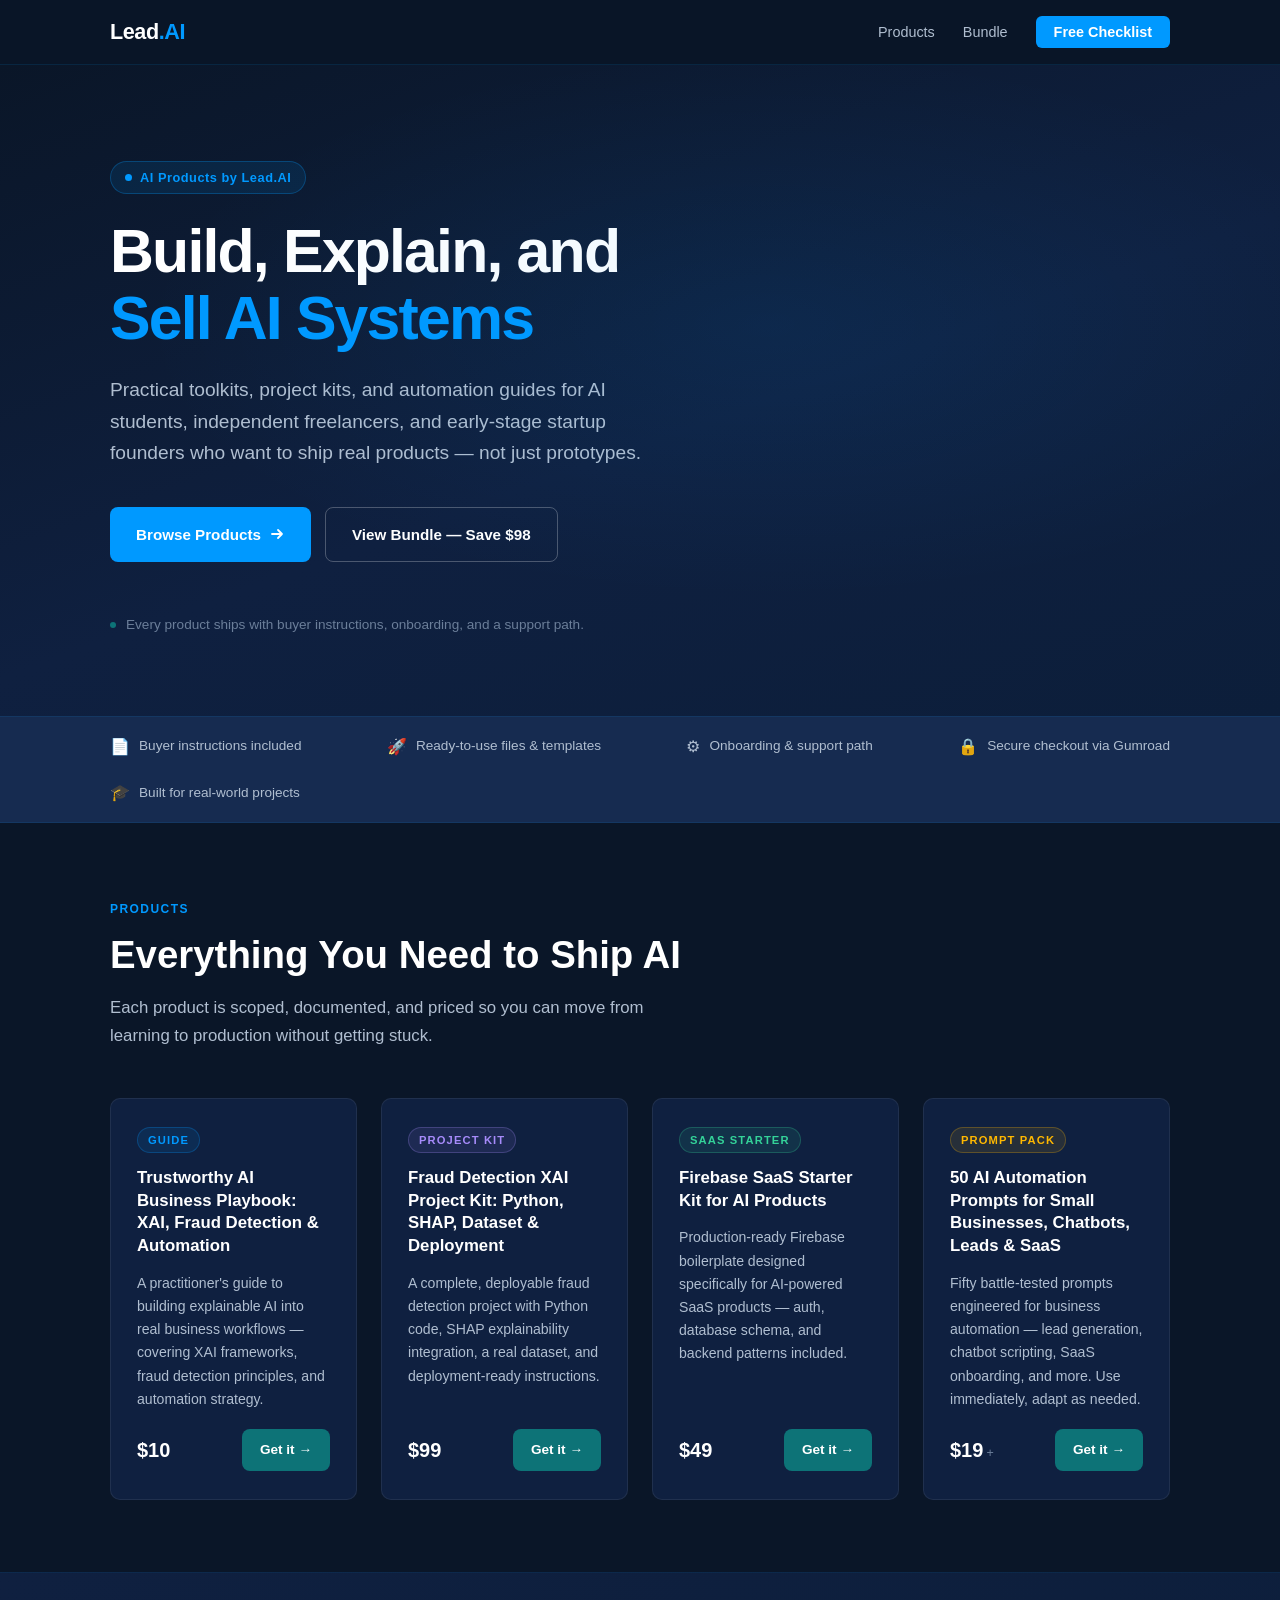
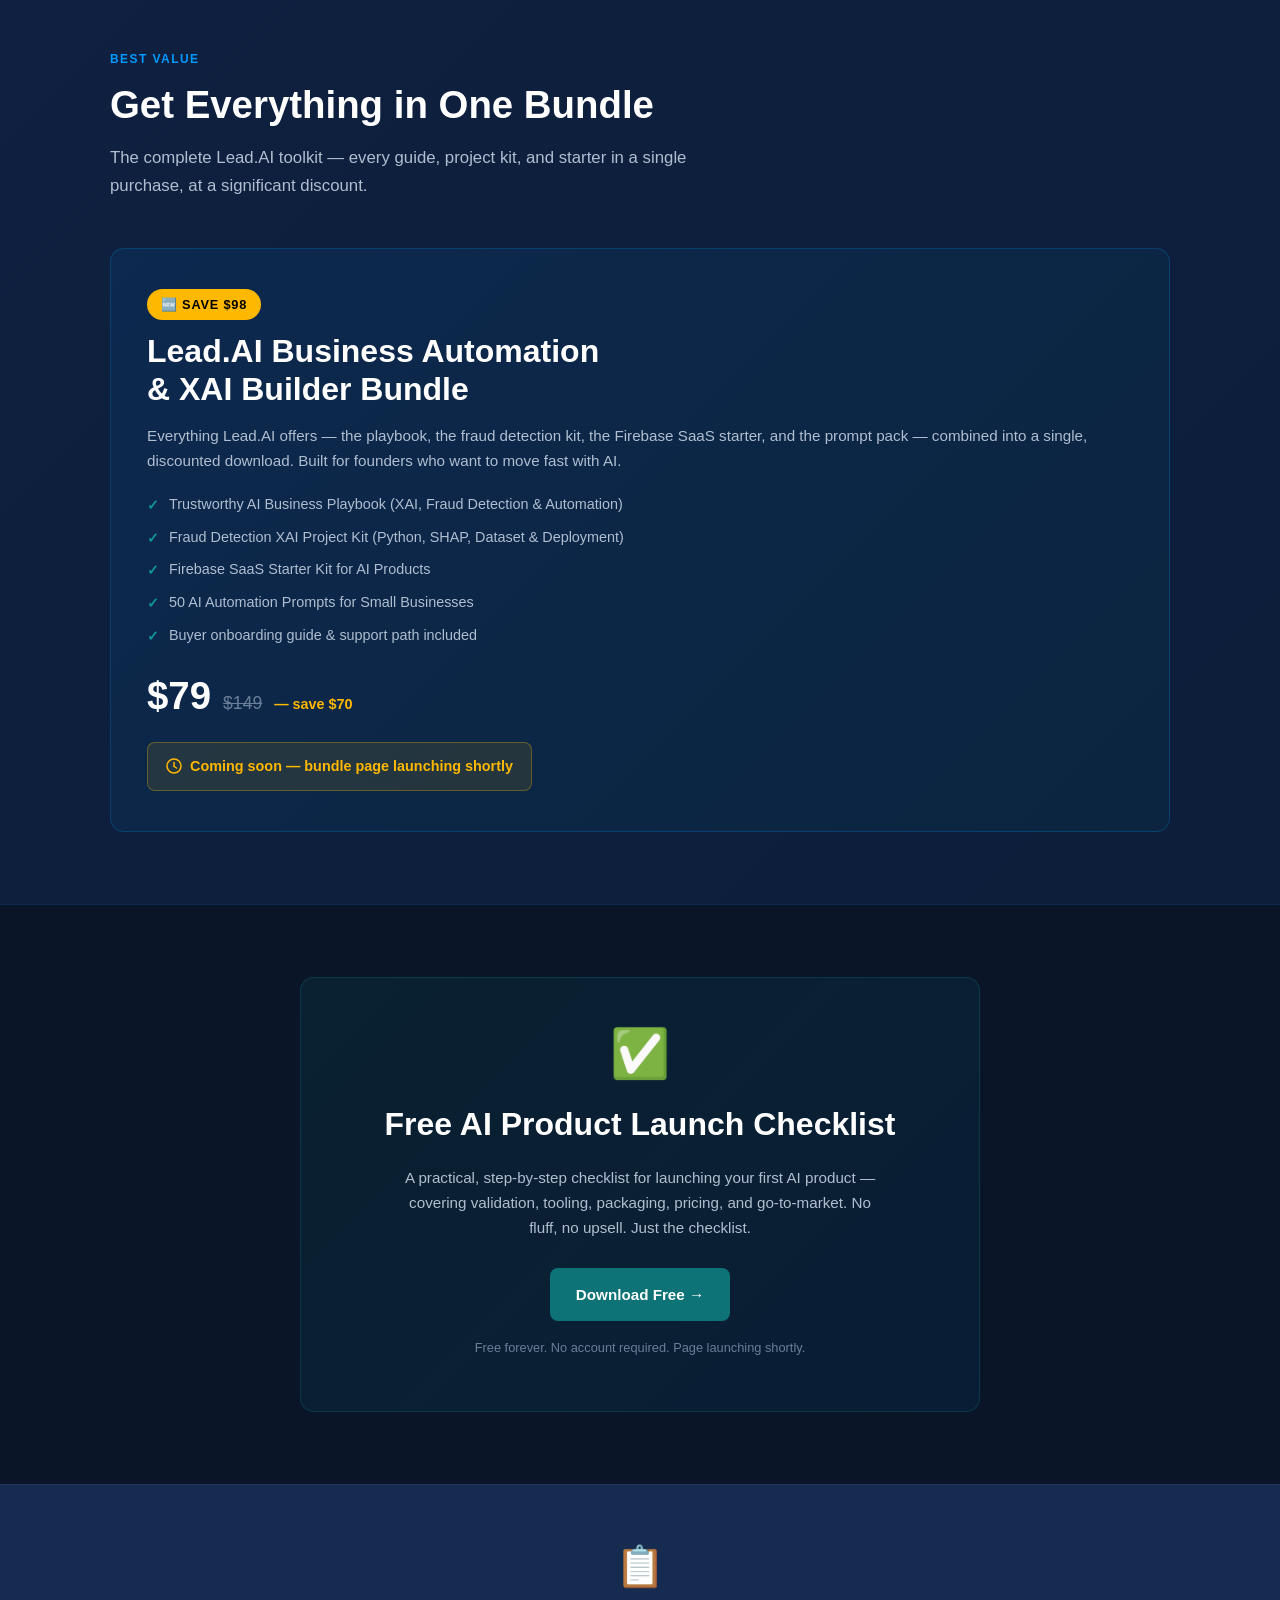
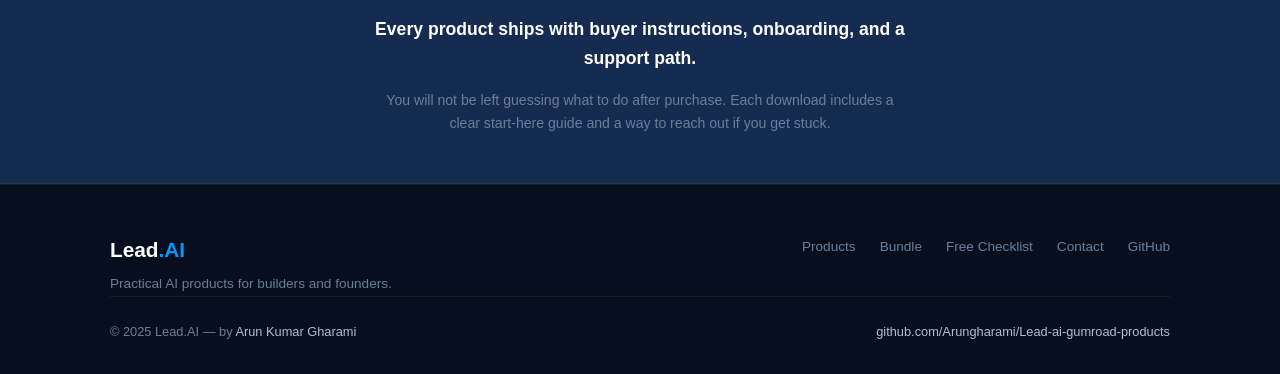
==== website/index.html @ 6f1c37e7 "Prepare Lead.AI Gumroad products for launch execution - Add GUMROAD_UPLOAD_GUIDE.md: step-by-step in" ====
<!DOCTYPE html>
<html lang="en">
<head>
  <meta charset="UTF-8" />
  <meta name="viewport" content="width=device-width, initial-scale=1.0" />
  <meta name="description" content="Lead.AI — practical AI toolkits, guides, and starter kits for AI students, freelancers, and startup founders. Learn to build, explain, and sell AI systems." />
  <meta name="author" content="Arun Kumar Gharami" />

  <!-- Open Graph -->
  <meta property="og:title" content="Lead.AI — Build, Explain, and Sell AI Systems" />
  <meta property="og:description" content="Practical AI toolkits for students, freelancers, and startup founders. Ship real AI products with confidence." />
  <meta property="og:type" content="website" />

  <title>Lead.AI — Build, Explain, and Sell AI Systems</title>
  <link rel="stylesheet" href="style.css" />
</head>
<body>

  <!-- ======================================================
       NAVIGATION
  ====================================================== -->
  <header>
    <nav class="navbar" aria-label="Main navigation">
      <div class="container navbar__inner">
        <a href="#" class="navbar__brand" aria-label="Lead.AI home">Lead<span>.AI</span></a>
        <ul class="navbar__links" role="list">
          <li><a href="#products">Products</a></li>
          <li><a href="#bundle">Bundle</a></li>
          <li><a href="#checklist" class="nav-cta">Free Checklist</a></li>
        </ul>
      </div>
    </nav>
  </header>

  <main>

    <!-- ======================================================
         HERO
    ====================================================== -->
    <section class="hero" aria-labelledby="hero-heading">
      <div class="container">
        <p class="hero__badge">AI Products by Lead.AI</p>

        <h1 class="hero__headline" id="hero-heading">
          Build, Explain, and<br />
          <span class="accent">Sell AI Systems</span>
        </h1>

        <p class="hero__sub">
          Practical toolkits, project kits, and automation guides for
          AI students, independent freelancers, and early-stage startup founders
          who want to ship real products — not just prototypes.
        </p>

        <div class="hero__actions">
          <a href="#products" class="btn btn-primary">
            Browse Products
            <svg width="16" height="16" viewBox="0 0 16 16" fill="none" aria-hidden="true">
              <path d="M3 8h10M9 4l4 4-4 4" stroke="currentColor" stroke-width="1.8" stroke-linecap="round" stroke-linejoin="round"/>
            </svg>
          </a>
          <a href="#bundle" class="btn btn-secondary">
            View Bundle — Save $98
          </a>
        </div>

        <p class="hero__trust">
          <span class="hero__trust-dot"></span>
          Every product ships with buyer instructions, onboarding, and a support path.
        </p>
      </div>
    </section>

    <!-- ======================================================
         TRUST BAR
    ====================================================== -->
    <div class="trust-bar" aria-label="Product guarantees">
      <div class="container">
        <div class="trust-bar__inner">
          <div class="trust-item">
            <span class="trust-icon">&#128196;</span>
            <span>Buyer instructions included</span>
          </div>
          <div class="trust-item">
            <span class="trust-icon">&#128640;</span>
            <span>Ready-to-use files &amp; templates</span>
          </div>
          <div class="trust-item">
            <span class="trust-icon">&#9881;</span>
            <span>Onboarding &amp; support path</span>
          </div>
          <div class="trust-item">
            <span class="trust-icon">&#128274;</span>
            <span>Secure checkout via Gumroad</span>
          </div>
          <div class="trust-item">
            <span class="trust-icon">&#127891;</span>
            <span>Built for real-world projects</span>
          </div>
        </div>
      </div>
    </div>

    <!-- ======================================================
         PRODUCTS GRID
    ====================================================== -->
    <section class="section products" id="products" aria-labelledby="products-heading">
      <div class="container">
        <span class="section-label">Products</span>
        <h2 class="section-title" id="products-heading">
          Everything You Need to Ship AI
        </h2>
        <p class="section-sub">
          Each product is scoped, documented, and priced so you can move from
          learning to production without getting stuck.
        </p>

        <div class="products__grid" role="list">

          <!-- Product 1 -->
          <article class="card" role="listitem" aria-label="Trustworthy AI Business Playbook">
            <span class="card__tag card__tag--guide">Guide</span>
            <h3 class="card__title">
              Trustworthy AI Business Playbook: XAI, Fraud Detection &amp; Automation
            </h3>
            <p class="card__desc">
              A practitioner's guide to building explainable AI into real business workflows —
              covering XAI frameworks, fraud detection principles, and automation strategy.
            </p>
            <div class="card__footer">
              <p class="card__price">$10</p>
              <a
                href="https://arunkg7.gumroad.com/l/fhqklp"
                class="btn btn-teal btn-sm"
                target="_blank"
                rel="noopener noreferrer"
                aria-label="Get Trustworthy AI Business Playbook on Gumroad"
              >
                Get it &rarr;
              </a>
            </div>
          </article>

          <!-- Product 2 -->
          <article class="card" role="listitem" aria-label="Fraud Detection XAI Project Kit">
            <span class="card__tag card__tag--kit">Project Kit</span>
            <h3 class="card__title">
              Fraud Detection XAI Project Kit: Python, SHAP, Dataset &amp; Deployment
            </h3>
            <p class="card__desc">
              A complete, deployable fraud detection project with Python code, SHAP
              explainability integration, a real dataset, and deployment-ready instructions.
            </p>
            <div class="card__footer">
              <p class="card__price">$99</p>
              <a
                href="https://arunkg7.gumroad.com/l/ihsob"
                class="btn btn-teal btn-sm"
                target="_blank"
                rel="noopener noreferrer"
                aria-label="Get Fraud Detection XAI Project Kit on Gumroad"
              >
                Get it &rarr;
              </a>
            </div>
          </article>

          <!-- Product 3 -->
          <article class="card" role="listitem" aria-label="Firebase SaaS Starter Kit">
            <span class="card__tag card__tag--saas">SaaS Starter</span>
            <h3 class="card__title">
              Firebase SaaS Starter Kit for AI Products
            </h3>
            <p class="card__desc">
              Production-ready Firebase boilerplate designed specifically for AI-powered
              SaaS products — auth, database schema, and backend patterns included.
            </p>
            <div class="card__footer">
              <p class="card__price">$49</p>
              <a
                href="https://arunkg7.gumroad.com/l/efqpmz"
                class="btn btn-teal btn-sm"
                target="_blank"
                rel="noopener noreferrer"
                aria-label="Get Firebase SaaS Starter Kit on Gumroad"
              >
                Get it &rarr;
              </a>
            </div>
          </article>

          <!-- Product 4 -->
          <article class="card" role="listitem" aria-label="50 AI Automation Prompts">
            <span class="card__tag card__tag--prompts">Prompt Pack</span>
            <h3 class="card__title">
              50 AI Automation Prompts for Small Businesses, Chatbots, Leads &amp; SaaS
            </h3>
            <p class="card__desc">
              Fifty battle-tested prompts engineered for business automation — lead generation,
              chatbot scripting, SaaS onboarding, and more. Use immediately, adapt as needed.
            </p>
            <div class="card__footer">
              <p class="card__price">$19<span>+</span></p>
              <a
                href="https://arunkg7.gumroad.com/l/tqnpq"
                class="btn btn-teal btn-sm"
                target="_blank"
                rel="noopener noreferrer"
                aria-label="Get 50 AI Automation Prompts on Gumroad"
              >
                Get it &rarr;
              </a>
            </div>
          </article>

        </div>
      </div>
    </section>

    <!-- ======================================================
         BUNDLE SECTION
    ====================================================== -->
    <section class="section bundle" id="bundle" aria-labelledby="bundle-heading">
      <div class="container">
        <span class="section-label">Best Value</span>
        <h2 class="section-title" id="bundle-heading">
          Get Everything in One Bundle
        </h2>
        <p class="section-sub">
          The complete Lead.AI toolkit — every guide, project kit, and starter
          in a single purchase, at a significant discount.
        </p>

        <div class="bundle__card">
          <!-- Left column -->
          <div class="bundle__card-left">
            <span class="bundle__savings-badge">
              &#127381; Save $98
            </span>
            <h3 class="bundle__title">
              Lead.AI Business Automation<br />&amp; XAI Builder Bundle
            </h3>
            <p class="bundle__desc">
              Everything Lead.AI offers — the playbook, the fraud detection kit, the
              Firebase SaaS starter, and the prompt pack — combined into a single,
              discounted download. Built for founders who want to move fast with AI.
            </p>
            <ul class="bundle__includes" aria-label="Bundle includes">
              <li>Trustworthy AI Business Playbook (XAI, Fraud Detection &amp; Automation)</li>
              <li>Fraud Detection XAI Project Kit (Python, SHAP, Dataset &amp; Deployment)</li>
              <li>Firebase SaaS Starter Kit for AI Products</li>
              <li>50 AI Automation Prompts for Small Businesses</li>
              <li>Buyer onboarding guide &amp; support path included</li>
            </ul>

            <div class="bundle__pricing" aria-label="Bundle pricing">
              <span class="bundle__price-now">$79</span>
              <span class="bundle__price-was">$149</span>
              <span class="bundle__save">— save $70</span>
            </div>

            <!-- Link TBD: replace href="#" with the real Gumroad URL when the bundle is live -->
            <div class="bundle__coming" role="status" aria-live="polite">
              <svg width="16" height="16" viewBox="0 0 16 16" fill="none" aria-hidden="true">
                <circle cx="8" cy="8" r="7" stroke="currentColor" stroke-width="1.5"/>
                <path d="M8 4.5v3.75L10.5 10" stroke="currentColor" stroke-width="1.5" stroke-linecap="round"/>
              </svg>
              Coming soon — bundle page launching shortly
            </div>
          </div>

          <!-- Right column (desktop layout) -->
          <div class="bundle__card-right">
            <!-- Intentionally left for layout balance on desktop -->
          </div>
        </div>

      </div>
    </section>

    <!-- ======================================================
         FREE CHECKLIST SECTION
    ====================================================== -->
    <section class="section checklist" id="checklist" aria-labelledby="checklist-heading">
      <div class="container">
        <div class="checklist__card">
          <div class="checklist__icon" aria-hidden="true">&#9989;</div>
          <h2 class="checklist__title" id="checklist-heading">
            Free AI Product Launch Checklist
          </h2>
          <p class="checklist__desc">
            A practical, step-by-step checklist for launching your first AI product —
            covering validation, tooling, packaging, pricing, and go-to-market.
            No fluff, no upsell. Just the checklist.
          </p>

          <!-- Link TBD: replace href="#" with the real Gumroad or download URL when ready -->
          <a
            href="#"
            class="btn btn-teal"
            aria-label="Download the free AI Product Launch Checklist (coming soon)"
          >
            Download Free &rarr;
          </a>
          <p class="checklist__note">
            Free forever. No account required. Page launching shortly.
          </p>
        </div>
      </div>
    </section>

    <!-- ======================================================
         CUSTOMER PROMISE
    ====================================================== -->
    <div class="promise" role="complementary" aria-label="Customer promise">
      <div class="container">
        <div class="promise__inner">
          <div class="promise__icon" aria-hidden="true">&#128203;</div>
          <p class="promise__text">
            Every product ships with buyer instructions, onboarding, and a support path.
          </p>
          <p class="promise__sub">
            You will not be left guessing what to do after purchase. Each download includes
            a clear start-here guide and a way to reach out if you get stuck.
          </p>
        </div>
      </div>
    </div>

  </main>

  <!-- ======================================================
       FOOTER
  ====================================================== -->
  <footer class="footer" aria-label="Site footer">
    <div class="container">
      <div class="footer__inner">
        <div class="footer__brand-block">
          <p class="footer__brand">Lead<span>.AI</span></p>
          <p class="footer__tagline">
            Practical AI products for builders and founders.
          </p>
        </div>

        <nav aria-label="Footer navigation">
          <ul class="footer__links" role="list">
            <li><a href="#products">Products</a></li>
            <li><a href="#bundle">Bundle</a></li>
            <li><a href="#checklist">Free Checklist</a></li>
            <li>
              <a
                href="mailto:a.gharami.325@westcliff.edu"
                aria-label="Email Arun Kumar Gharami"
              >
                Contact
              </a>
            </li>
            <li>
              <a
                href="https://github.com/Arungharami/Lead-ai-gumroad-products"
                target="_blank"
                rel="noopener noreferrer"
                aria-label="Lead.AI on GitHub (opens in new tab)"
              >
                GitHub
              </a>
            </li>
          </ul>
        </nav>
      </div>

      <div class="footer__bottom">
        <p class="footer__copy">
          &copy; 2025 Lead.AI &mdash; by
          <a href="mailto:a.gharami.325@westcliff.edu">Arun Kumar Gharami</a>
        </p>
        <p class="footer__copy">
          <a
            href="https://github.com/Arungharami/Lead-ai-gumroad-products"
            target="_blank"
            rel="noopener noreferrer"
          >
            github.com/Arungharami/Lead-ai-gumroad-products
          </a>
        </p>
      </div>
    </div>
  </footer>

</body>
</html>
---- website/style.css ----
/* ============================================================
   Lead.AI — Product Website Styles
   Mobile-first, pure CSS, no external dependencies
   ============================================================ */

/* ---------- Reset & Base ---------- */
*, *::before, *::after {
  box-sizing: border-box;
  margin: 0;
  padding: 0;
}

:root {
  --navy:       #0A1628;
  --navy-mid:   #0F2040;
  --navy-light: #162B50;
  --blue:       #0099FF;
  --blue-dark:  #007ACC;
  --teal:       #0D7377;
  --teal-light: #0F9499;
  --white:      #FFFFFF;
  --gray-100:   #F0F4FA;
  --gray-300:   #B0BED0;
  --gray-500:   #6B7E99;
  --gold:       #FFB800;
  --font:       -apple-system, BlinkMacSystemFont, "Segoe UI", Roboto,
                "Helvetica Neue", Arial, sans-serif;
  --radius:     10px;
  --shadow:     0 4px 24px rgba(0, 0, 0, 0.35);
  --transition: 0.22s ease;
}

html {
  scroll-behavior: smooth;
  font-size: 16px;
}

body {
  background-color: var(--navy);
  color: var(--white);
  font-family: var(--font);
  line-height: 1.65;
  -webkit-font-smoothing: antialiased;
}

a {
  color: var(--blue);
  text-decoration: none;
}

a:hover {
  text-decoration: underline;
}

img {
  max-width: 100%;
  display: block;
}

/* ---------- Utilities ---------- */
.container {
  width: 100%;
  max-width: 1100px;
  margin: 0 auto;
  padding: 0 20px;
}

.section {
  padding: 72px 0;
}

.section-label {
  display: inline-block;
  font-size: 0.75rem;
  font-weight: 700;
  letter-spacing: 0.12em;
  text-transform: uppercase;
  color: var(--blue);
  margin-bottom: 12px;
}

.section-title {
  font-size: clamp(1.6rem, 3.5vw, 2.4rem);
  font-weight: 800;
  line-height: 1.2;
  margin-bottom: 16px;
}

.section-sub {
  color: var(--gray-300);
  font-size: 1.05rem;
  max-width: 580px;
}

/* ---------- Navigation ---------- */
.navbar {
  position: sticky;
  top: 0;
  z-index: 100;
  background: rgba(10, 22, 40, 0.92);
  backdrop-filter: blur(10px);
  -webkit-backdrop-filter: blur(10px);
  border-bottom: 1px solid rgba(0, 153, 255, 0.12);
}

.navbar__inner {
  display: flex;
  align-items: center;
  justify-content: space-between;
  height: 64px;
}

.navbar__brand {
  font-size: 1.35rem;
  font-weight: 800;
  color: var(--white);
  letter-spacing: -0.02em;
}

.navbar__brand span {
  color: var(--blue);
}

.navbar__links {
  display: flex;
  align-items: center;
  gap: 28px;
  list-style: none;
}

.navbar__links a {
  font-size: 0.9rem;
  font-weight: 500;
  color: var(--gray-300);
  transition: color var(--transition);
}

.navbar__links a:hover {
  color: var(--white);
  text-decoration: none;
}

.navbar__links .nav-cta {
  background: var(--blue);
  color: var(--white);
  padding: 8px 18px;
  border-radius: 6px;
  font-weight: 600;
  transition: background var(--transition), transform var(--transition);
}

.navbar__links .nav-cta:hover {
  background: var(--blue-dark);
  transform: translateY(-1px);
}

/* ---------- Hero ---------- */
.hero {
  padding: 96px 0 80px;
  background: linear-gradient(
    160deg,
    var(--navy) 0%,
    var(--navy-mid) 55%,
    #0c1e3a 100%
  );
  position: relative;
  overflow: hidden;
}

.hero::before {
  content: "";
  position: absolute;
  inset: 0;
  background: radial-gradient(
    ellipse 70% 60% at 60% 40%,
    rgba(0, 153, 255, 0.08) 0%,
    transparent 70%
  );
  pointer-events: none;
}

.hero__badge {
  display: inline-flex;
  align-items: center;
  gap: 8px;
  background: rgba(0, 153, 255, 0.1);
  border: 1px solid rgba(0, 153, 255, 0.28);
  border-radius: 100px;
  padding: 5px 14px;
  font-size: 0.8rem;
  font-weight: 600;
  color: var(--blue);
  letter-spacing: 0.04em;
  margin-bottom: 24px;
}

.hero__badge::before {
  content: "";
  width: 7px;
  height: 7px;
  border-radius: 50%;
  background: var(--blue);
  animation: pulse 2s infinite;
}

@keyframes pulse {
  0%, 100% { opacity: 1; }
  50%       { opacity: 0.3; }
}

.hero__headline {
  font-size: clamp(2.2rem, 5.5vw, 3.8rem);
  font-weight: 900;
  line-height: 1.1;
  letter-spacing: -0.03em;
  margin-bottom: 22px;
  max-width: 720px;
}

.hero__headline .accent {
  color: var(--blue);
}

.hero__sub {
  font-size: clamp(1rem, 2vw, 1.2rem);
  color: var(--gray-300);
  max-width: 560px;
  margin-bottom: 38px;
}

.hero__actions {
  display: flex;
  flex-wrap: wrap;
  gap: 14px;
  margin-bottom: 52px;
}

.hero__trust {
  display: flex;
  align-items: center;
  gap: 10px;
  font-size: 0.85rem;
  color: var(--gray-500);
}

.hero__trust-dot {
  width: 6px;
  height: 6px;
  border-radius: 50%;
  background: var(--teal);
  display: inline-block;
}

/* ---------- Buttons ---------- */
.btn {
  display: inline-flex;
  align-items: center;
  gap: 8px;
  font-family: var(--font);
  font-size: 0.95rem;
  font-weight: 600;
  border: none;
  border-radius: 8px;
  padding: 14px 26px;
  cursor: pointer;
  transition: transform var(--transition), box-shadow var(--transition),
              background var(--transition), opacity var(--transition);
  text-decoration: none;
}

.btn:hover {
  text-decoration: none;
  transform: translateY(-2px);
}

.btn:active {
  transform: translateY(0);
}

.btn-primary {
  background: var(--blue);
  color: var(--white);
  box-shadow: 0 0 0 0 rgba(0, 153, 255, 0.4);
}

.btn-primary:hover {
  background: var(--blue-dark);
  box-shadow: 0 6px 24px rgba(0, 153, 255, 0.4);
  color: var(--white);
}

.btn-secondary {
  background: transparent;
  color: var(--white);
  border: 1.5px solid rgba(255, 255, 255, 0.25);
}

.btn-secondary:hover {
  border-color: rgba(255, 255, 255, 0.55);
  background: rgba(255, 255, 255, 0.06);
  color: var(--white);
}

.btn-teal {
  background: var(--teal);
  color: var(--white);
  box-shadow: 0 0 0 0 rgba(13, 115, 119, 0.4);
}

.btn-teal:hover {
  background: var(--teal-light);
  box-shadow: 0 6px 24px rgba(13, 115, 119, 0.45);
  color: var(--white);
}

.btn-sm {
  font-size: 0.85rem;
  padding: 10px 18px;
}

.btn-outline-blue {
  background: transparent;
  color: var(--blue);
  border: 1.5px solid var(--blue);
}

.btn-outline-blue:hover {
  background: var(--blue);
  color: var(--white);
}

/* ---------- Trust Banner ---------- */
.trust-bar {
  background: var(--navy-light);
  border-top: 1px solid rgba(0, 153, 255, 0.1);
  border-bottom: 1px solid rgba(0, 153, 255, 0.1);
  padding: 18px 0;
}

.trust-bar__inner {
  display: flex;
  flex-wrap: wrap;
  align-items: center;
  justify-content: center;
  gap: 24px 40px;
  text-align: center;
}

.trust-item {
  display: flex;
  align-items: center;
  gap: 9px;
  font-size: 0.85rem;
  color: var(--gray-300);
}

.trust-icon {
  font-size: 1rem;
  line-height: 1;
}

/* ---------- Products Grid ---------- */
.products {
  background: var(--navy);
}

.products__grid {
  display: grid;
  grid-template-columns: 1fr;
  gap: 24px;
  margin-top: 48px;
}

/* ---------- Product Card ---------- */
.card {
  background: var(--navy-mid);
  border: 1px solid rgba(255, 255, 255, 0.07);
  border-radius: var(--radius);
  padding: 28px 26px;
  display: flex;
  flex-direction: column;
  gap: 14px;
  transition: transform var(--transition), border-color var(--transition),
              box-shadow var(--transition);
}

.card:hover {
  transform: translateY(-4px);
  border-color: rgba(0, 153, 255, 0.3);
  box-shadow: var(--shadow);
}

.card__tag {
  display: inline-block;
  font-size: 0.7rem;
  font-weight: 700;
  letter-spacing: 0.1em;
  text-transform: uppercase;
  color: var(--teal-light);
  background: rgba(13, 115, 119, 0.15);
  border: 1px solid rgba(13, 115, 119, 0.3);
  padding: 3px 10px;
  border-radius: 100px;
  align-self: flex-start;
}

.card__tag--guide {
  color: var(--blue);
  background: rgba(0, 153, 255, 0.1);
  border-color: rgba(0, 153, 255, 0.25);
}

.card__tag--kit {
  color: #A78BFA;
  background: rgba(167, 139, 250, 0.1);
  border-color: rgba(167, 139, 250, 0.25);
}

.card__tag--saas {
  color: #34D399;
  background: rgba(52, 211, 153, 0.1);
  border-color: rgba(52, 211, 153, 0.25);
}

.card__tag--prompts {
  color: var(--gold);
  background: rgba(255, 184, 0, 0.1);
  border-color: rgba(255, 184, 0, 0.25);
}

.card__title {
  font-size: 1.05rem;
  font-weight: 700;
  line-height: 1.35;
  color: var(--white);
}

.card__desc {
  font-size: 0.88rem;
  color: var(--gray-300);
  flex: 1;
}

.card__footer {
  display: flex;
  align-items: center;
  justify-content: space-between;
  gap: 12px;
  margin-top: 4px;
}

.card__price {
  font-size: 1.25rem;
  font-weight: 800;
  color: var(--white);
}

.card__price span {
  font-size: 0.78rem;
  font-weight: 500;
  color: var(--gray-500);
  margin-left: 3px;
}

/* ---------- Bundle Section ---------- */
.bundle {
  background: linear-gradient(135deg, var(--navy-mid) 0%, #0c1e3a 100%);
  border-top: 1px solid rgba(0, 153, 255, 0.08);
  border-bottom: 1px solid rgba(0, 153, 255, 0.08);
}

.bundle__card {
  background: linear-gradient(
    135deg,
    rgba(0, 153, 255, 0.08) 0%,
    rgba(13, 115, 119, 0.08) 100%
  );
  border: 1.5px solid rgba(0, 153, 255, 0.22);
  border-radius: 14px;
  padding: 40px 36px;
  margin-top: 48px;
  display: grid;
  gap: 32px;
}

.bundle__savings-badge {
  display: inline-flex;
  align-items: center;
  gap: 8px;
  background: var(--gold);
  color: #000;
  font-size: 0.8rem;
  font-weight: 800;
  letter-spacing: 0.06em;
  text-transform: uppercase;
  padding: 5px 14px;
  border-radius: 100px;
  margin-bottom: 12px;
}

.bundle__title {
  font-size: clamp(1.4rem, 3vw, 2rem);
  font-weight: 800;
  line-height: 1.2;
  margin-bottom: 14px;
}

.bundle__desc {
  color: var(--gray-300);
  font-size: 0.95rem;
  margin-bottom: 20px;
}

.bundle__includes {
  list-style: none;
  display: flex;
  flex-direction: column;
  gap: 8px;
  margin-bottom: 28px;
}

.bundle__includes li {
  display: flex;
  align-items: flex-start;
  gap: 10px;
  font-size: 0.9rem;
  color: var(--gray-300);
}

.bundle__includes li::before {
  content: "✓";
  color: var(--teal-light);
  font-weight: 700;
  flex-shrink: 0;
  margin-top: 1px;
}

.bundle__pricing {
  display: flex;
  align-items: baseline;
  gap: 12px;
  margin-bottom: 24px;
}

.bundle__price-now {
  font-size: 2.4rem;
  font-weight: 900;
  color: var(--white);
  line-height: 1;
}

.bundle__price-was {
  font-size: 1.1rem;
  color: var(--gray-500);
  text-decoration: line-through;
}

.bundle__save {
  font-size: 0.9rem;
  color: var(--gold);
  font-weight: 700;
}

.bundle__coming {
  display: inline-flex;
  align-items: center;
  gap: 8px;
  background: rgba(255, 184, 0, 0.1);
  border: 1px solid rgba(255, 184, 0, 0.3);
  border-radius: 8px;
  padding: 12px 18px;
  font-size: 0.9rem;
  color: var(--gold);
  font-weight: 600;
}

/* ---------- Free Checklist Section ---------- */
.checklist {
  background: var(--navy);
}

.checklist__card {
  background: linear-gradient(
    135deg,
    rgba(13, 115, 119, 0.12) 0%,
    rgba(0, 153, 255, 0.06) 100%
  );
  border: 1.5px solid rgba(13, 115, 119, 0.3);
  border-radius: 14px;
  padding: 52px 40px;
  margin-top: 0;
  text-align: center;
  max-width: 680px;
  margin: 0 auto;
}

.checklist__icon {
  font-size: 3rem;
  margin-bottom: 20px;
  line-height: 1;
}

.checklist__title {
  font-size: clamp(1.5rem, 3vw, 2rem);
  font-weight: 800;
  margin-bottom: 14px;
}

.checklist__desc {
  color: var(--gray-300);
  font-size: 0.95rem;
  margin-bottom: 28px;
  max-width: 480px;
  margin-left: auto;
  margin-right: auto;
}

.checklist__note {
  margin-top: 16px;
  font-size: 0.8rem;
  color: var(--gray-500);
}

/* ---------- Customer Promise ---------- */
.promise {
  background: var(--navy-light);
  border-top: 1px solid rgba(255, 255, 255, 0.05);
  border-bottom: 1px solid rgba(255, 255, 255, 0.05);
}

.promise__inner {
  display: flex;
  flex-direction: column;
  align-items: center;
  text-align: center;
  gap: 16px;
  padding: 48px 0;
}

.promise__icon {
  font-size: 2.5rem;
}

.promise__text {
  font-size: 1.1rem;
  font-weight: 600;
  color: var(--white);
  max-width: 600px;
}

.promise__sub {
  font-size: 0.88rem;
  color: var(--gray-500);
  max-width: 520px;
}

/* ---------- Footer ---------- */
.footer {
  background: #070f1e;
  border-top: 1px solid rgba(255, 255, 255, 0.06);
  padding: 48px 0 32px;
}

.footer__inner {
  display: flex;
  flex-direction: column;
  gap: 28px;
}

.footer__brand {
  font-size: 1.3rem;
  font-weight: 800;
  color: var(--white);
}

.footer__brand span {
  color: var(--blue);
}

.footer__tagline {
  font-size: 0.85rem;
  color: var(--gray-500);
  margin-top: 6px;
}

.footer__links {
  display: flex;
  flex-wrap: wrap;
  gap: 10px 24px;
  list-style: none;
}

.footer__links a {
  font-size: 0.85rem;
  color: var(--gray-500);
  transition: color var(--transition);
}

.footer__links a:hover {
  color: var(--white);
  text-decoration: none;
}

.footer__bottom {
  padding-top: 24px;
  border-top: 1px solid rgba(255, 255, 255, 0.06);
  display: flex;
  flex-direction: column;
  gap: 8px;
}

.footer__copy {
  font-size: 0.8rem;
  color: var(--gray-500);
}

.footer__copy a {
  color: var(--gray-300);
}

/* ============================================================
   Responsive — Tablet (600px+)
   ============================================================ */
@media (min-width: 600px) {
  .products__grid {
    grid-template-columns: repeat(2, 1fr);
  }

  .footer__inner {
    flex-direction: row;
    justify-content: space-between;
    align-items: flex-start;
  }

  .footer__bottom {
    flex-direction: row;
    justify-content: space-between;
    align-items: center;
  }
}

/* ============================================================
   Responsive — Desktop (900px+)
   ============================================================ */
@media (min-width: 900px) {
  .products__grid {
    grid-template-columns: repeat(4, 1fr);
  }

  .bundle__card {
    grid-template-columns: 1fr auto;
    align-items: center;
  }

  .bundle__card-right {
    text-align: right;
    display: flex;
    flex-direction: column;
    align-items: flex-end;
  }

  .trust-bar__inner {
    justify-content: space-between;
  }
}

/* ============================================================
   Responsive — Small mobile (< 480px)
   ============================================================ */
@media (max-width: 480px) {
  .navbar__links {
    gap: 16px;
  }

  .hero {
    padding: 64px 0 56px;
  }

  .section {
    padding: 52px 0;
  }

  .bundle__card {
    padding: 28px 22px;
  }

  .checklist__card {
    padding: 36px 22px;
  }
}

/* ============================================================
   Accessibility & Focus
   ============================================================ */
:focus-visible {
  outline: 2px solid var(--blue);
  outline-offset: 3px;
  border-radius: 4px;
}

.sr-only {
  position: absolute;
  width: 1px;
  height: 1px;
  padding: 0;
  margin: -1px;
  overflow: hidden;
  clip: rect(0, 0, 0, 0);
  white-space: nowrap;
  border-width: 0;
}
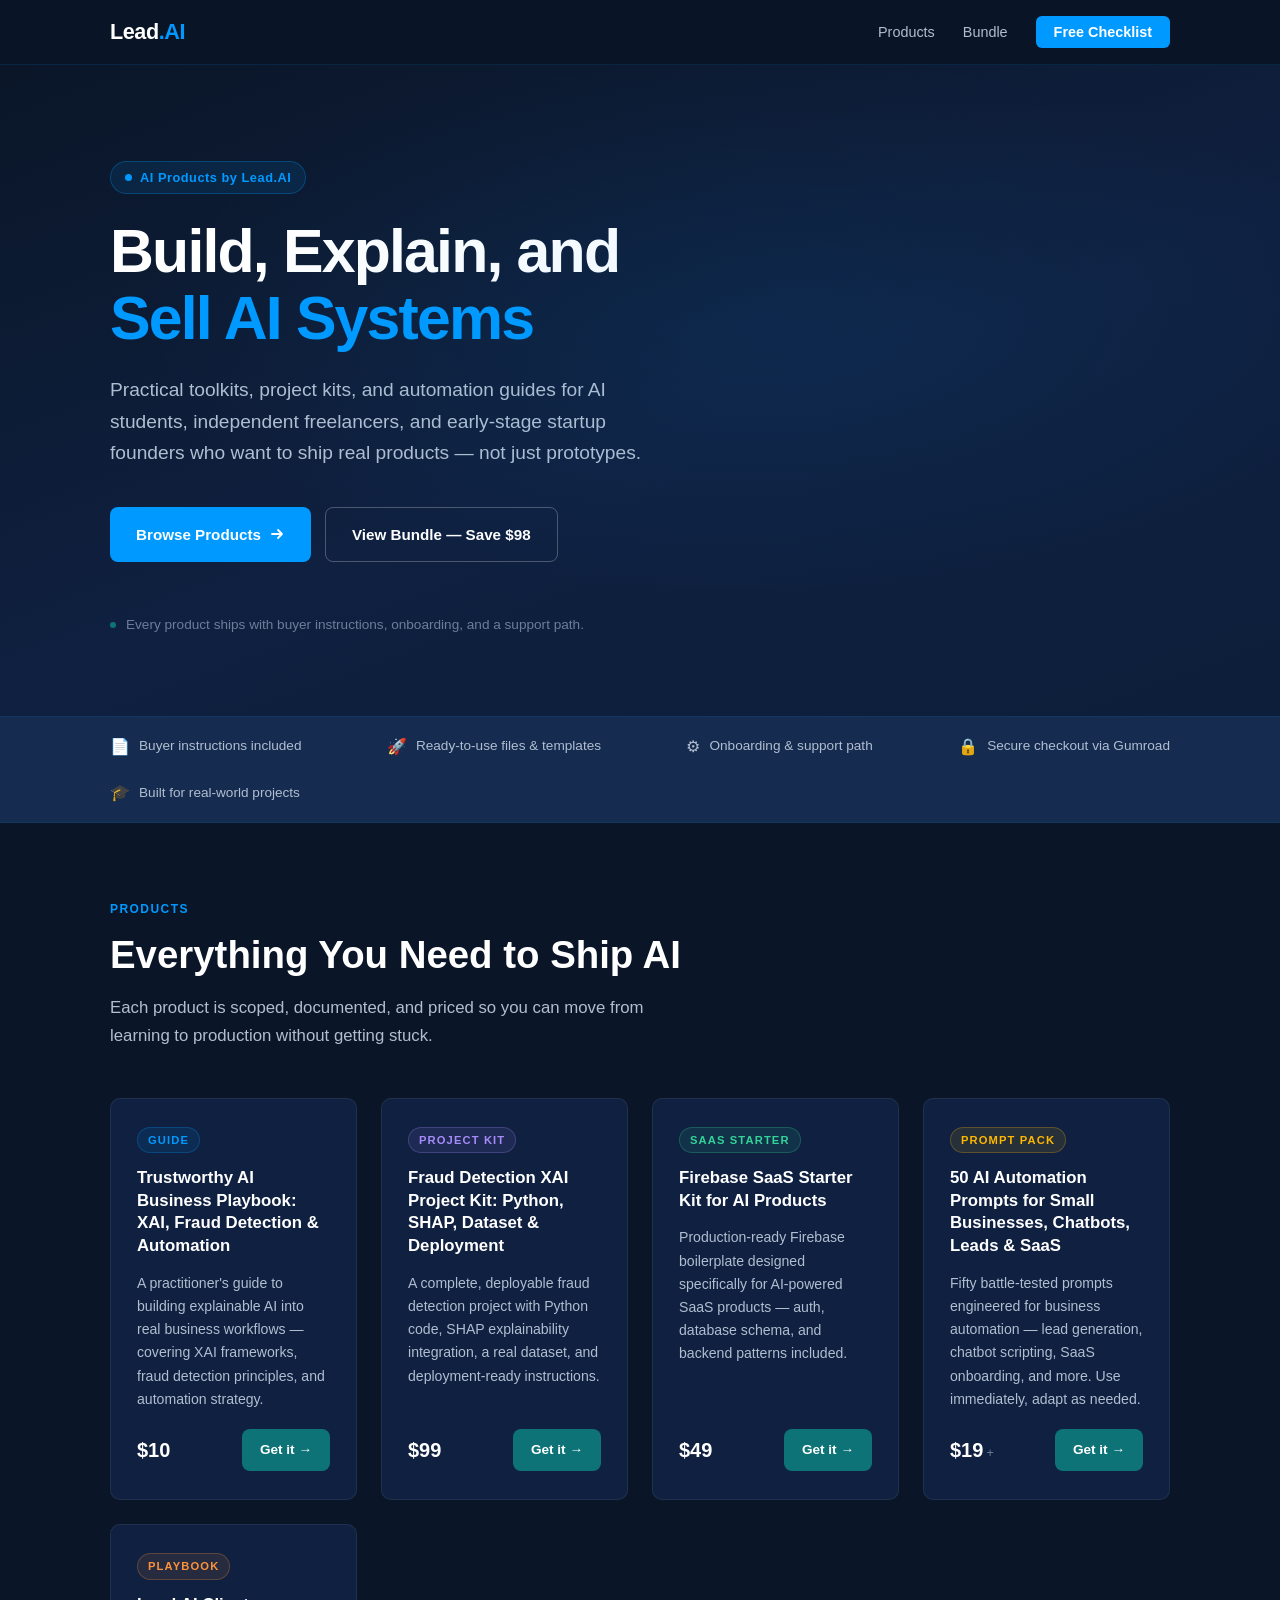
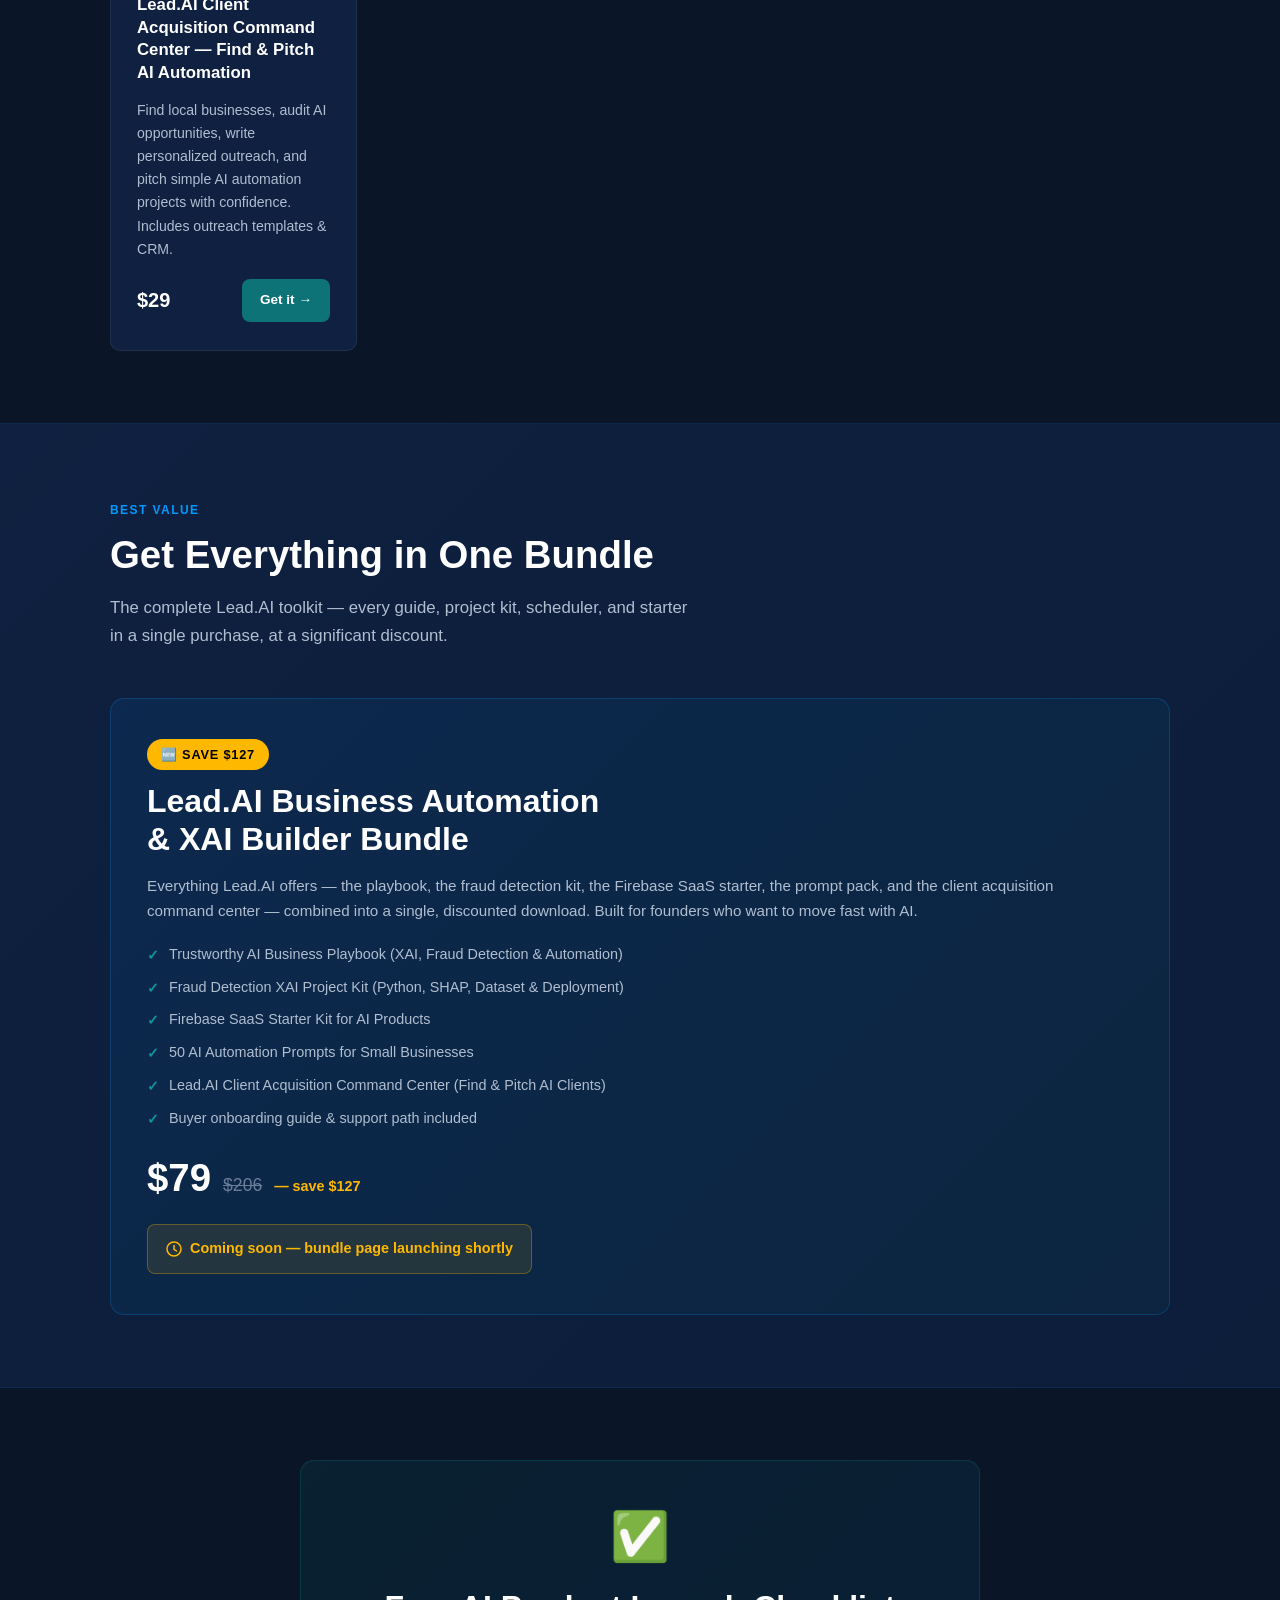
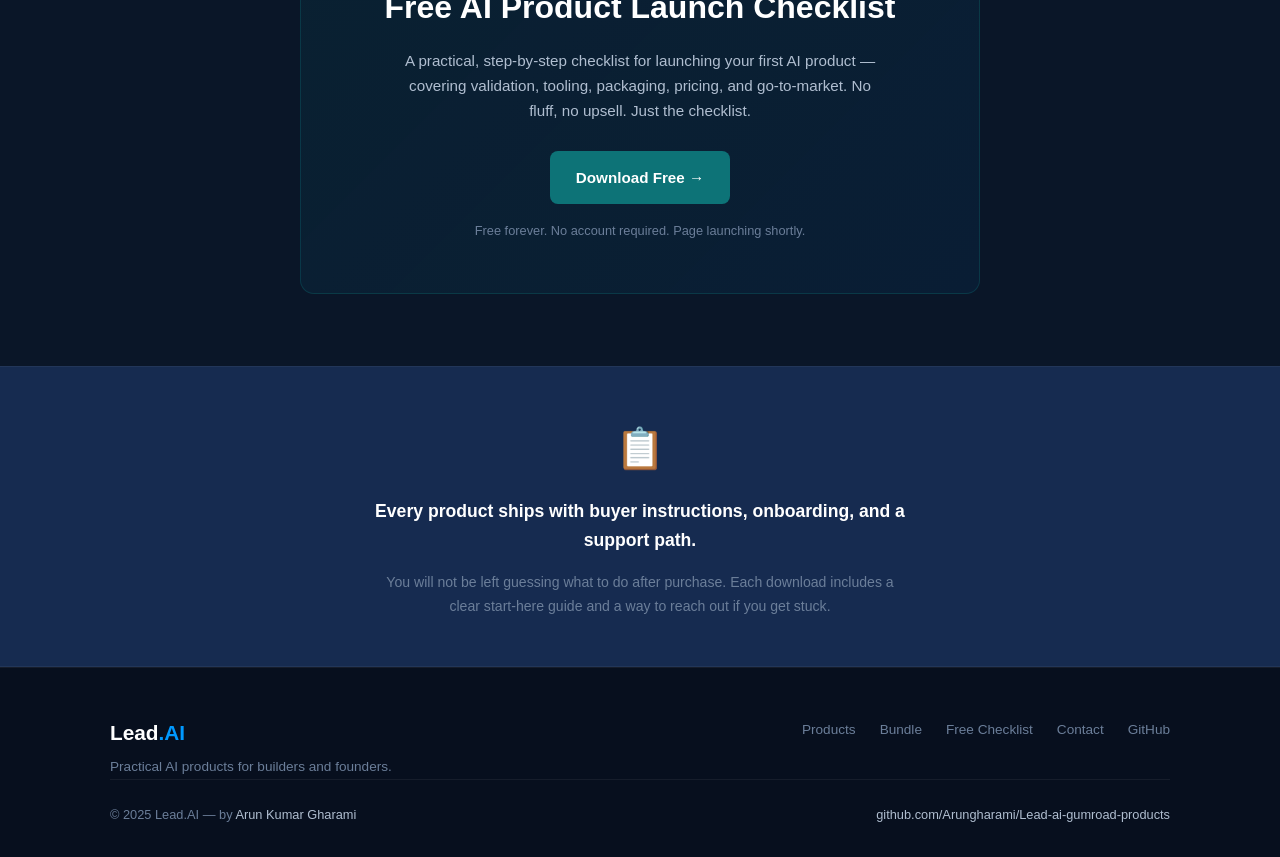
==== commit f13cfddd: "feat: initialize Lead.AI Client Acquisition Command Center with comprehensive suite of sales, outrea" ====
--- a/website/index.html
+++ b/website/index.html
@@ -213,6 +213,30 @@
             </div>
           </article>
 
+          <!-- Product 5 -->
+          <article class="card" role="listitem" aria-label="Client Acquisition Command Center">
+            <span class="card__tag card__tag--playbook">Playbook</span>
+            <h3 class="card__title">
+              Lead.AI Client Acquisition Command Center — Find &amp; Pitch AI Automation
+            </h3>
+            <p class="card__desc">
+              Find local businesses, audit AI opportunities, write personalized outreach, and
+              pitch simple AI automation projects with confidence. Includes outreach templates &amp; CRM.
+            </p>
+            <div class="card__footer">
+              <p class="card__price">$29</p>
+              <a
+                href="https://arunkg7.gumroad.com/l/client-acquisition-center"
+                class="btn btn-teal btn-sm"
+                target="_blank"
+                rel="noopener noreferrer"
+                aria-label="Get Client Acquisition Command Center on Gumroad"
+              >
+                Get it &rarr;
+              </a>
+            </div>
+          </article>
+
         </div>
       </div>
     </section>
@@ -227,7 +251,7 @@
           Get Everything in One Bundle
         </h2>
         <p class="section-sub">
-          The complete Lead.AI toolkit — every guide, project kit, and starter
+          The complete Lead.AI toolkit — every guide, project kit, scheduler, and starter
           in a single purchase, at a significant discount.
         </p>
 
@@ -235,14 +259,14 @@
           <!-- Left column -->
           <div class="bundle__card-left">
             <span class="bundle__savings-badge">
-              &#127381; Save $98
+              &#127381; Save $127
             </span>
             <h3 class="bundle__title">
               Lead.AI Business Automation<br />&amp; XAI Builder Bundle
             </h3>
             <p class="bundle__desc">
               Everything Lead.AI offers — the playbook, the fraud detection kit, the
-              Firebase SaaS starter, and the prompt pack — combined into a single,
+              Firebase SaaS starter, the prompt pack, and the client acquisition command center — combined into a single,
               discounted download. Built for founders who want to move fast with AI.
             </p>
             <ul class="bundle__includes" aria-label="Bundle includes">
@@ -250,13 +274,14 @@
               <li>Fraud Detection XAI Project Kit (Python, SHAP, Dataset &amp; Deployment)</li>
               <li>Firebase SaaS Starter Kit for AI Products</li>
               <li>50 AI Automation Prompts for Small Businesses</li>
+              <li>Lead.AI Client Acquisition Command Center (Find &amp; Pitch AI Clients)</li>
               <li>Buyer onboarding guide &amp; support path included</li>
             </ul>
 
             <div class="bundle__pricing" aria-label="Bundle pricing">
               <span class="bundle__price-now">$79</span>
-              <span class="bundle__price-was">$149</span>
-              <span class="bundle__save">— save $70</span>
+              <span class="bundle__price-was">$206</span>
+              <span class="bundle__save">— save $127</span>
             </div>
 
             <!-- Link TBD: replace href="#" with the real Gumroad URL when the bundle is live -->
@@ -296,7 +321,7 @@
 
           <!-- Link TBD: replace href="#" with the real Gumroad or download URL when ready -->
           <a
-            href="#"
+            href="https://arunkg7.gumroad.com/l/free-launch-checklist"
             class="btn btn-teal"
             aria-label="Download the free AI Product Launch Checklist (coming soon)"
           >
--- a/website/style.css
+++ b/website/style.css
@@ -428,6 +428,12 @@
   border-color: rgba(255, 184, 0, 0.25);
 }
 
+.card__tag--playbook {
+  color: #FB923C;
+  background: rgba(251, 146, 60, 0.1);
+  border-color: rgba(251, 146, 60, 0.25);
+}
+
 .card__title {
   font-size: 1.05rem;
   font-weight: 700;
